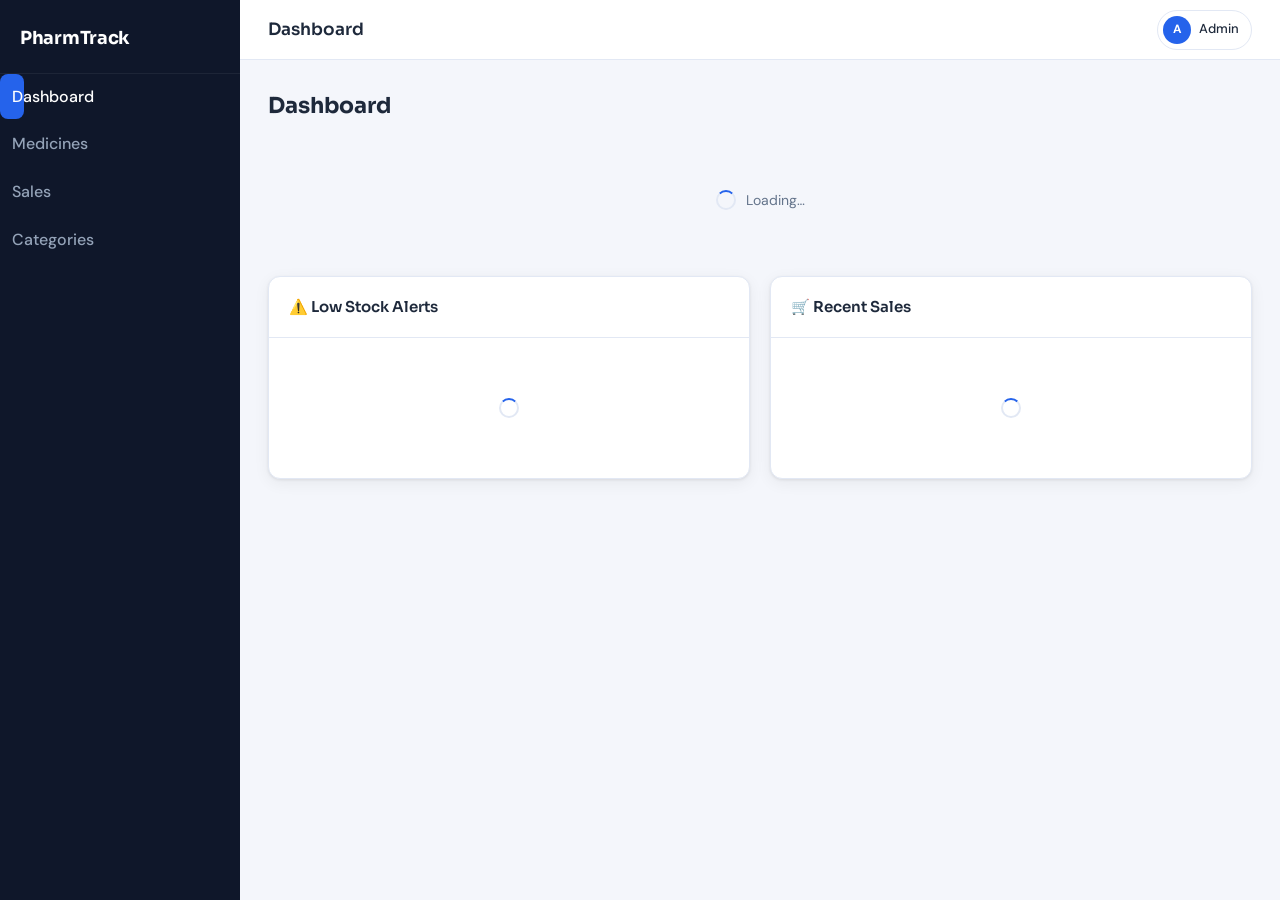
==== index.html @ ae53a02f "starting changes" ====
<!DOCTYPE html>
<html lang="en">
  <head>
    <meta charset="UTF-8">
    <meta name="viewport" content="width=device-width, initial-scale=1.0">
    <title>PharmTrack</title>
    <link href="https://fonts.googleapis.com/css2?family=DM+Sans:wght@300;400;500;600;700&family=Sora:wght@400;600;700&display=swap" rel="stylesheet">
    <link rel="stylesheet" href="style.css">
  </head>

  <body>
    <!-- Sidebar -->
    <aside class="sidebar">
      <div class="sidebar-logo">
        <h1>PharmTrack</h1>
      </div>
      <div>
        <div class="nav-item active" onclick="showPage('dashboard')">
          Dashboard
        </div>
        <div class="nav-item" onclick="showPage('medicines')">
          Medicines
          <span class="nav-badge" id="low-stock-badge" style="display:none">!</span>
        </div>
        <div class="nav-item" onclick="showPage('sales')">
          Sales
        </div>
        <div class="nav-item" onclick="showPage('categories')">
          Categories
        </div>
      </div>
    </aside>

    <div class="main">
      <div class="topbar">
        <div class="topbar-title" id="page-title">Dashboard</div>
        <div class="topbar-right">
          <div class="user-chip">
            <div class="user-avatar">A</div>
            <span class="user-name">Admin</span>
          </div>
        </div>
      </div>

      <div class="content">
        <!-- Dashboard -->
        <div class="page active" id="page-dashboard">
          <div class="page-header">
            <div class="page-header-left">
              <h2>Dashboard</h2>
            </div>
          </div>

          <div class="stats-grid" id="stats-grid">
            <div class="loading"><div class="spinner"></div> Loading…</div>
          </div>

          <div class="dash-grid">
            <div class="card">
              <div class="card-header">
                <span class="card-title">⚠️ Low Stock Alerts</span>
              </div>
              <div class="card-body" id="low-stock-list">
                <div class="loading"><div class="spinner"></div></div>
              </div>
            </div>
            <div class="card">
              <div class="card-header">
                <span class="card-title">🛒 Recent Sales</span>
              </div>
              <div class="card-body" id="recent-sales-list">
                <div class="loading"><div class="spinner"></div></div>
              </div>
            </div>
          </div>
        </div>

        <!-- Medicines -->
        <div class="page" id="page-medicines">
          <div class="page-header">
            <div class="page-header-left">
              <h2>💊 Medicines</h2>
              <p>Manage your medicine inventory</p>
            </div>
            <button class="btn btn-primary" onclick="openMedicineModal()">Add Medicine +</button>
          </div>

          <div class="card">
            <div class="card-header">
              <div class="toolbar" style="margin:0; width:100%;">
                <div class="search-box">
                  <span class="search-icon">🔍</span>
                  <input type="text" id="med-search" placeholder="Search medicines…" oninput="loadMedicines()">
                </div>
                <select class="filter-select" id="med-category-filter" onchange="loadMedicines()">
                  <option value="">All Categories</option>
                </select>
                <select class="filter-select" id="med-stock-filter" onchange="loadMedicines()">
                  <option value="">All Stock</option>
                  <option value="low">Low Stock</option>
                  <option value="out">Out of Stock</option>
                  <option value="expired">Expired</option>
                </select>
              </div>
            </div>
            <div class="table-wrapper">
              <table>
                <thead>
                  <tr>
                    <th>#</th>
                    <th>Medicine</th>
                    <th>Category</th>
                    <th>Batch</th>
                    <th>Qty</th>
                    <th>Purchase Price</th>
                    <th>Selling Price</th>
                    <th>Expiry</th>
                    <th>Status</th>
                    <th>Actions</th>
                  </tr>
                </thead>
                <tbody id="medicines-table-body">
                  <tr><td colspan="10"><div class="loading"><div class="spinner"></div> Loading…</div></td></tr>
                </tbody>
              </table>
            </div>
          </div>
        </div>

        <!-- Sales -->
        <div class="page" id="page-sales">
          <div class="page-header">
            <div class="page-header-left">
              <h2>🛒 Sales</h2>
              <p>Record and view medicine sales</p>
            </div>
            <button class="btn btn-primary" onclick="openSaleModal()">Record Sale +</button>
          </div>

          <div class="card">
            <div class="card-header">
              <div class="toolbar" style="margin:0; width:100%;">
                <label style="font-size:12px; color:var(--text-muted)">From</label>
                <input type="date" id="sales-date-from" style="width:auto;" onchange="loadSales()">
                <label style="font-size:12px; color:var(--text-muted)">To</label>
                <input type="date" id="sales-date-to" style="width:auto;" onchange="loadSales()">
                <button class="btn btn-outline btn-sm" onclick="clearSalesFilter()">Clear</button>
              </div>
            </div>
            <div class="table-wrapper">
              <table>
                <thead>
                  <tr>
                    <th>#</th>
                    <th>Medicine</th>
                    <th>Qty</th>
                    <th>Unit Price</th>
                    <th>Total</th>
                    <th>Customer</th>
                    <th>Sold By</th>
                    <th>Date</th>
                  </tr>
                </thead>
                <tbody id="sales-table-body">
                  <tr><td colspan="8"><div class="loading"><div class="spinner"></div>Loading…</div></td></tr>
                </tbody>
              </table>
            </div>
          </div>
        </div>

        <!-- Categories -->
        <div class="page" id="page-categories">
          <div class="page-header">
            <div class="page-header-left">
              <h2>🏷️ Categories</h2>
              <p>Manage medicine categories</p>
            </div>
            <button class="btn btn-primary" onclick="openCategoryModal()">Add Category +</button>
          </div>
          <div class="card">
            <div class="table-wrapper">
              <table>
                <thead>
                  <tr>
                    <th>#</th>
                    <th>Name</th>
                    <th>Description</th>
                    <th>Actions</th>
                  </tr>
                </thead>
                <tbody id="categories-table-body">
                  <tr><td colspan="4"><div class="loading"><div class="spinner"></div>Loading…</div></td></tr>
                </tbody>
              </table>
            </div>
          </div>
        </div>
      </div>
    </div>

    <!-- Modals -->
    <!-- Medicine Modal -->
    <div class="modal-overlay" id="medicine-modal">
      <div class="modal modal-lg">
        <div class="modal-header">
          <span class="modal-title" id="medicine-modal-title">Add Medicine</span>
          <button class="modal-close" onclick="closeModal('medicine-modal')">✕</button>
        </div>
        <div class="modal-body">
          <div id="medicine-form-alert"></div>
          <form id="medicine-form">
            <input type="hidden" id="med-id">
            <div class="form-grid">
              <div class="form-group">
                <label>Medicine Name *</label>
                <input type="text" id="med-name" placeholder="e.g. Amoxicillin 500mg" required>
              </div>
              <div class="form-group">
                <label>Generic Name</label>
                <input type="text" id="med-generic" placeholder="e.g. Amoxicillin">
              </div>
              <div class="form-group">
                <label>Category</label>
                <select id="med-category">
                  <option value=""> — Select Category — </option>
                </select>
              </div>
              <div class="form-group">
                <label>Batch Number</label>
                <input type="text" id="med-batch" placeholder="e.g. AMX2024A">
              </div>
              <div class="form-group">
                <label>Unit</label>
                <select id="med-unit">
                  <option value="pcs">Pieces</option>
                  <option value="tabs">Tablets</option>
                  <option value="caps">Capsules</option>
                  <option value="ml">Millilitres</option>
                  <option value="mg">Milligrams</option>
                  <option value="bottles">Bottles</option>
                  <option value="vials">Vials</option>
                  <option value="sachets">Sachets</option>
                </select>
              </div>
              <div class="form-group">
                <label>Quantity in Stock *</label>
                <input type="number" id="med-quantity" min="0" value="0" required>
              </div>
              <div class="form-group">
                <label>Low Stock Threshold</label>
                <input type="number" id="med-threshold" min="1" value="10">
              </div>
              <div class="form-group">
                <label>Purchase Price (KES)</label>
                <input type="number" id="med-purchase-price" min="0" step="0.01" value="0">
              </div>
              <div class="form-group">
                <label>Selling Price (KES)</label>
                <input type="number" id="med-selling-price" min="0" step="0.01" value="0">
              </div>
              <div class="form-group">
                <label>Expiry Date</label>
                <input type="date" id="med-expiry">
              </div>
              <div class="form-group full">
                <label>Description</label>
                <textarea id="med-description" placeholder="Optional notes about this medicine…"></textarea>
              </div>
            </div>
          </form>
        </div>
        <div class="modal-footer">
          <button class="btn btn-outline" onclick="closeModal('medicine-modal')">Cancel</button>
          <button class="btn btn-primary" onclick="saveMedicine()">Save Medicine</button>
        </div>
      </div>
    </div>

    <!-- Sale Modal -->
    <div class="modal-overlay" id="sale-modal">
      <div class="modal">
        <div class="modal-header">
          <span class="modal-title">Record New Sale</span>
          <button class="modal-close" onclick="closeModal('sale-modal')">✕</button>
        </div>
        <div class="modal-body">
          <div id="sale-form-alert"></div>
          <div class="form-grid">
            <div class="form-group full">
              <label>Medicine *</label>
              <select id="sale-medicine" onchange="fillSalePrice()">
                <option value=""> — Select Medicine — </option>
              </select>
            </div>
            <div class="form-group">
              <label>Quantity *</label>
              <input type="number" id="sale-qty" min="1" value="1">
            </div>
            <div class="form-group">
              <label>Unit Price (KES)</label>
              <input type="number" id="sale-price" min="0" step="0.01" value="0">
            </div>
            <div class="form-group">
              <label>Customer Name</label>
              <input type="text" id="sale-customer" placeholder="Optional">
            </div>
            <div class="form-group">
              <label>Sold By</label>
              <input type="text" id="sale-by" placeholder="Staff name" value="Admin">
            </div>
            <div class="form-group full">
              <div class="alert alert-info" id="sale-total-display" style="background:var(--primary-light);border-color:var(--primary);color:var(--primary-dark);">
                Total: <strong>KES 0.00</strong>
              </div>
            </div>
          </div>
        </div>
        <div class="modal-footer">
          <button class="btn btn-outline" onclick="closeModal('sale-modal')">Cancel</button>
          <button class="btn btn-success" onclick="recordSale()">Record Sale</button>
        </div>
      </div>
    </div>

    <!-- Category Modal -->
    <div class="modal-overlay" id="category-modal">
      <div class="modal" style="max-width:440px">
        <div class="modal-header">
          <span class="modal-title" id="category-modal-title">Add Category</span>
          <button class="modal-close" onclick="closeModal('category-modal')">✕</button>
        </div>
        <div class="modal-body">
          <div id="category-form-alert"></div>
          <div class="form-grid">
            <input type="hidden" id="category-id">
            <div class="form-group full">
              <label>Category Name *</label>
              <input type="text" id="category-name" placeholder="e.g. Antibiotics">
            </div>
            <div class="form-group full">
              <label>Description</label>
              <textarea id="category-desc" placeholder="Optional description…"></textarea>
            </div>
          </div>
        </div>
        <div class="modal-footer">
          <button class="btn btn-outline" onclick="closeModal('category-modal')">Cancel</button>
          <button class="btn btn-primary" onclick="saveCategory()">Save Category</button>
        </div>
      </div>
    </div>

    <!-- Delete Confirm Modal -->
    <div class="modal-overlay" id="confirm-modal">
      <div class="modal" style="max-width:380px">
        <div class="modal-header">
          <span class="modal-title">Confirm Delete</span>
          <button class="modal-close" onclick="closeModal('confirm-modal')">✕</button>
        </div>
        <div class="modal-body">
          <p id="confirm-message" style="color:var(--text-muted); font-size:14px;"></p>
          </div>
          <div class="modal-footer">
            <button class="btn btn-outline" onclick="closeModal('confirm-modal')">Cancel</button>
            <button class="btn btn-danger" id="confirm-btn">Delete</button>
          </div>
        </div>
    </div>

    <!-- Toast Container -->
    <div id="toast-container"></div>

    <script src="pharmacy.js"></script>
  </body>
</html>
---- style.css ----
:root {
    --bg: #f4f6fb;
    --surface: #ffffff;
    --surface2: #f0f4ff;
    --border: #e2e8f4;
    --primary: #2563eb;
    --primary-dark: #1d4ed8;
    --primary-light: #dbeafe;
    --accent: #06b6d4;
    --success: #10b981;
    --warning: #f59e0b;
    --danger: #ef4444;
    --danger-light: #fee2e2;
    --warning-light: #fef3c7;
    --success-light: #d1fae5;
    --text: #1e293b;
    --text-muted: #64748b;
    --text-light: #94a3b8;
    --sidebar-bg: #0f172a;
    --sidebar-text: #94a3b8;
    --sidebar-active: #2563eb;
    --shadow: 0 1px 3px rgba(0,0,0,.08), 0 4px 16px rgba(0,0,0,.06);
    --shadow-lg: 0 8px 30px rgba(0,0,0,.12);
    --radius: 12px;
    --radius-sm: 8px;
  }

  *, *::before, *::after { box-sizing: border-box; margin: 0; padding: 0; }

  body {
    font-family: 'DM Sans', sans-serif;
    background: var(--bg);
    color: var(--text);
    min-height: 100vh;
    display: flex;
    font-size: 14px;
    line-height: 1.6;
  }

 /* Sidebar */
  .sidebar {
    width: 240px;
    background: var(--sidebar-bg);
    height: 100vh;
    position: fixed;
    left: 0; top: 0;
    display: flex;
    flex-direction: column;
    z-index: 100;
    overflow-y: auto;
  }
  .sidebar-logo {
    padding: 24px 20px 20px;
    border-bottom: 1px solid rgba(255,255,255,.06);
  }
  .sidebar-logo h1 {
    font-family: 'Sora', sans-serif;
    font-size: 18px;
    font-weight: 700;
    color: #fff;
    letter-spacing: -0.3px;
  }
  .sidebar-logo span { color: var(--accent); }
  .sidebar-logo small {
    display: block;
    font-size: 11px;
    color: var(--sidebar-text);
    margin-top: 2px;
    letter-spacing: .5px;
    text-transform: uppercase;
  }
  .nav-item {
    display: flex;
    align-items: center;
    gap: 10px;
    padding: 10px 12px;
    border-radius: 8px;
    cursor: pointer;
    color: var(--sidebar-text);
    font-size: 13.5px;
    font-weight: 500;
    transition: all .18s ease;
    margin-bottom: 2px;
  }
  .nav-item:hover { background: rgba(255,255,255,.06); color: #fff; }
  .nav-item.active { background: var(--sidebar-active); color: #fff; }
  .nav-item { font-size: 16px; width: 20px; text-align: center; }

/* Main content */
  .main {
    margin-left: 240px;
    flex: 1;
    min-height: 100vh;
    display: flex;
    flex-direction: column;
  }
  .topbar {
    background: var(--surface);
    border-bottom: 1px solid var(--border);
    padding: 0 28px;
    height: 60px;
    display: flex;
    align-items: center;
    justify-content: space-between;
    position: sticky;
    top: 0;
    z-index: 50;
  }
  .topbar-title {
    font-family: 'Sora', sans-serif;
    font-size: 17px;
    font-weight: 600;
    color: var(--text);
  }
  .topbar-right { display: flex; align-items: center; gap: 12px; }
  .user-chip {
    display: flex; align-items: center; gap: 8px;
    padding: 5px 12px 5px 5px;
    border: 1px solid var(--border);
    border-radius: 20px;
    cursor: pointer;
  }
  .user-avatar {
    width: 28px; height: 28px;
    border-radius: 50%;
    background: var(--primary);
    color: #fff;
    display: flex; align-items: center; justify-content: center;
    font-size: 12px;
    font-weight: 700;
  }
  .user-name { font-size: 13px; font-weight: 500; }

  .content { padding: 28px; flex: 1; }

/* Page sections */
  .page { display: none; }
  .page.active { display: block; }

  /* Cards */
  .card {
    background: var(--surface);
    border: 1px solid var(--border);
    border-radius: var(--radius);
    box-shadow: var(--shadow);
  }
  .card-header {
    padding: 18px 20px;
    border-bottom: 1px solid var(--border);
    display: flex;
    align-items: center;
    justify-content: space-between;
  }
  .card-title {
    font-family: 'Sora', sans-serif;
    font-size: 15px;
    font-weight: 600;
  }
  .card-body { padding: 20px; }

 /* Stats grids */
  .stats-grid {
    display: grid;
    grid-template-columns: repeat(auto-fit, minmax(180px, 1fr));
    gap: 16px;
    margin-bottom: 24px;
  }
  .stat-card {
    background: var(--surface);
    border: 1px solid var(--border);
    border-radius: var(--radius);
    padding: 20px;
    box-shadow: var(--shadow);
    display: flex;
    align-items: flex-start;
    gap: 14px;
  }
  .stat-icon {
    width: 44px; height: 44px;
    border-radius: 10px;
    display: flex; align-items: center; justify-content: center;
    font-size: 20px;
    flex-shrink: 0;
  }
  .stat-icon.blue  { background: var(--primary-light); }
  .stat-icon.red   { background: var(--danger-light); }
  .stat-icon.amber { background: var(--warning-light); }
  .stat-icon.green { background: var(--success-light); }
  .stat-icon.cyan  { background: #cffafe; }
  .stat-icon.indigo { background: #e0e7ff; }
  .stat-value {
    font-family: 'Sora', sans-serif;
    font-size: 24px;
    font-weight: 700;
    line-height: 1;
    margin-bottom: 4px;
  }
  .stat-label { font-size: 12.5px; color: var(--text-muted); }

 /* Buttons */
  .btn {
    display: inline-flex; align-items: center; gap: 6px;
    padding: 8px 16px;
    border-radius: var(--radius-sm);
    font-family: 'DM Sans', sans-serif;
    font-size: 13.5px;
    font-weight: 600;
    cursor: pointer;
    border: none;
    transition: all .15s ease;
    text-decoration: none;
  }
  .btn-primary { background: var(--primary); color: #fff; }
  .btn-primary:hover { background: var(--primary-dark); }
  .btn-outline {
    background: none;
    border: 1.5px solid var(--border);
    color: var(--text);
  }
  .btn-outline:hover { border-color: var(--primary); color: var(--primary); }
  .btn-danger { background: var(--danger); color: #fff; }
  .btn-danger:hover { background: #dc2626; }
  .btn-success { background: var(--success); color: #fff; }
  .btn-sm { padding: 5px 11px; font-size: 12px; }
  .btn-xs { padding: 3px 8px; font-size: 11px; }

/* Tables */
  .table-wrapper { overflow-x: auto; }
  table { width: 100%; border-collapse: collapse; }
  thead th {
    text-align: left;
    font-size: 11px;
    font-weight: 700;
    letter-spacing: .5px;
    text-transform: uppercase;
    color: var(--text-muted);
    padding: 10px 14px;
    border-bottom: 1px solid var(--border);
    background: var(--bg);
    white-space: nowrap;
  }
  tbody td {
    padding: 11px 14px;
    border-bottom: 1px solid var(--border);
    font-size: 13.5px;
    vertical-align: middle;
  }
  tbody tr:last-child td { border-bottom: none; }
  tbody tr:hover { background: var(--surface2); }
  .actions { display: flex; gap: 6px; }

/* Bagdes */
  .badge {
    display: inline-block;
    padding: 2px 9px;
    border-radius: 20px;
    font-size: 11px;
    font-weight: 600;
  }
  .badge-success { background: var(--success-light); color: #065f46; }
  .badge-warning { background: var(--warning-light); color: #92400e; }
  .badge-danger  { background: var(--danger-light);  color: #991b1b; }
  .badge-info    { background: var(--primary-light);  color: #1e40af; }
  .badge-gray    { background: #f1f5f9;  color: #475569; }

/* Forms */
  .form-grid {
    display: grid;
    grid-template-columns: repeat(auto-fit, minmax(220px, 1fr));
    gap: 16px;
  }
  .form-group { display: flex; flex-direction: column; gap: 5px; }
  .form-group.full { grid-column: 1 / -1; }
  label { font-size: 12.5px; font-weight: 600; color: var(--text-muted); }
  input, select, textarea {
    padding: 9px 12px;
    border: 1.5px solid var(--border);
    border-radius: var(--radius-sm);
    font-family: 'DM Sans', sans-serif;
    font-size: 13.5px;
    color: var(--text);
    background: var(--surface);
    transition: border-color .15s;
    outline: none;
    width: 100%;
  }
  input:focus, select:focus, textarea:focus { border-color: var(--primary); }
  textarea { resize: vertical; min-height: 80px; }

/* Search bar */
  .toolbar {
    display: flex;
    align-items: center;
    gap: 10px;
    flex-wrap: wrap;
    margin-bottom: 16px;
  }
  .search-box {
    position: relative;
    flex: 1;
    min-width: 200px;
    max-width: 340px;
  }
  .search-box input {
    padding-left: 36px;
  }
  .search-box .search-icon {
    position: absolute;
    left: 11px;
    top: 50%;
    transform: translateY(-50%);
    color: var(--text-light);
    font-size: 15px;
    pointer-events: none;
  }

/* Modals */
  .modal-overlay {
    display: none;
    position: fixed; inset: 0;
    background: rgba(15,23,42,.55);
    z-index: 200;
    align-items: center;
    justify-content: center;
    padding: 20px;
    backdrop-filter: blur(2px);
  }
  .modal-overlay.open { display: flex; }
  .modal {
    background: var(--surface);
    border-radius: 16px;
    width: 100%;
    max-width: 640px;
    max-height: 90vh;
    overflow-y: auto;
    box-shadow: var(--shadow-lg);
    animation: slideUp .2s ease;
  }
  .modal-lg { max-width: 860px; }
  @keyframes slideUp {
    from { transform: translateY(20px); opacity: 0; }
    to   { transform: translateY(0);    opacity: 1; }
  }
  .modal-header {
    padding: 20px 24px 16px;
    border-bottom: 1px solid var(--border);
    display: flex;
    align-items: center;
    justify-content: space-between;
  }
  .modal-title {
    font-family: 'Sora', sans-serif;
    font-size: 16px;
    font-weight: 600;
  }
  .modal-close {
    width: 32px; height: 32px;
    border-radius: 8px;
    border: 1px solid var(--border);
    background: none;
    cursor: pointer;
    font-size: 16px;
    display: flex; align-items: center; justify-content: center;
    color: var(--text-muted);
    transition: all .15s;
  }
  .modal-close:hover { background: var(--danger-light); color: var(--danger); border-color: var(--danger); }
  .modal-body { padding: 24px; }
  .modal-footer {
    padding: 16px 24px;
    border-top: 1px solid var(--border);
    display: flex;
    justify-content: flex-end;
    gap: 10px;
  }

/* Alerts */
  .alert {
    padding: 12px 16px;
    border-radius: var(--radius-sm);
    font-size: 13px;
    margin-bottom: 16px;
    border-left: 3px solid;
  }
  .alert-success { background: var(--success-light); border-color: var(--success); color: #065f46; }
  .alert-danger  { background: var(--danger-light);  border-color: var(--danger);  color: #991b1b; }
  .alert-warning { background: var(--warning-light); border-color: var(--warning); color: #92400e; }

/* Toast */
  #toast-container {
    position: fixed; bottom: 24px; right: 24px;
    z-index: 9999;
    display: flex; flex-direction: column; gap: 8px;
  }
  .toast {
    padding: 12px 18px;
    border-radius: 10px;
    color: #fff;
    font-size: 13.5px;
    font-weight: 500;
    box-shadow: var(--shadow-lg);
    animation: toastIn .25s ease;
    min-width: 220px;
    display: flex; align-items: center; gap: 8px;
  }
  .toast.success { background: var(--success); }
  .toast.error   { background: var(--danger);  }
  .toast.info    { background: var(--primary); }
  @keyframes toastIn { from { transform: translateX(40px); opacity: 0; } to { transform: none; opacity: 1; } }

/* Dashboard grid */
  .dash-grid {
    display: grid;
    grid-template-columns: 1fr 1fr;
    gap: 20px;
  }
  @media (max-width: 900px) { .dash-grid { grid-template-columns: 1fr; } }

/* Empty state */
  .empty-state {
    text-align: center;
    padding: 48px 24px;
    color: var(--text-muted);
  }
  .empty-state .empty-icon { font-size: 48px; margin-bottom: 12px; }
  .empty-state p { font-size: 14px; }

/* Loading state */
  .loading {
    display: flex; align-items: center; justify-content: center;
    padding: 40px;
    color: var(--text-muted);
    gap: 10px;
  }
  .spinner {
    width: 20px; height: 20px;
    border: 2px solid var(--border);
    border-top-color: var(--primary);
    border-radius: 50%;
    animation: spin .6s linear infinite;
  }
  @keyframes spin { to { transform: rotate(360deg); } }

/* Stock indicator */
  .stock-bar {
    display: flex; align-items: center; gap: 8px;
    min-width: 80px;
  }
  .stock-fill {
    height: 5px; border-radius: 3px; flex: 1;
    background: var(--border);
    overflow: hidden;
  }
  .stock-fill-inner {
    height: 100%; border-radius: 3px;
    transition: width .3s;
  }

/* Page header */
  .page-header {
    display: flex; align-items: center; justify-content: space-between;
    margin-bottom: 24px;
    flex-wrap: wrap; gap: 12px;
  }
  .page-header-left h2 {
    font-family: 'Sora', sans-serif;
    font-size: 22px; font-weight: 700;
    margin-bottom: 2px;
  }
  .page-header-left p { color: var(--text-muted); font-size: 13px; }

  select.filter-select {
    width: auto;
    padding: 8px 12px;
    font-size: 13px;
  }

  .two-col { display: grid; grid-template-columns: 1fr 1fr; gap: 20px; }
  @media (max-width: 700px) { .two-col { grid-template-columns: 1fr; } }
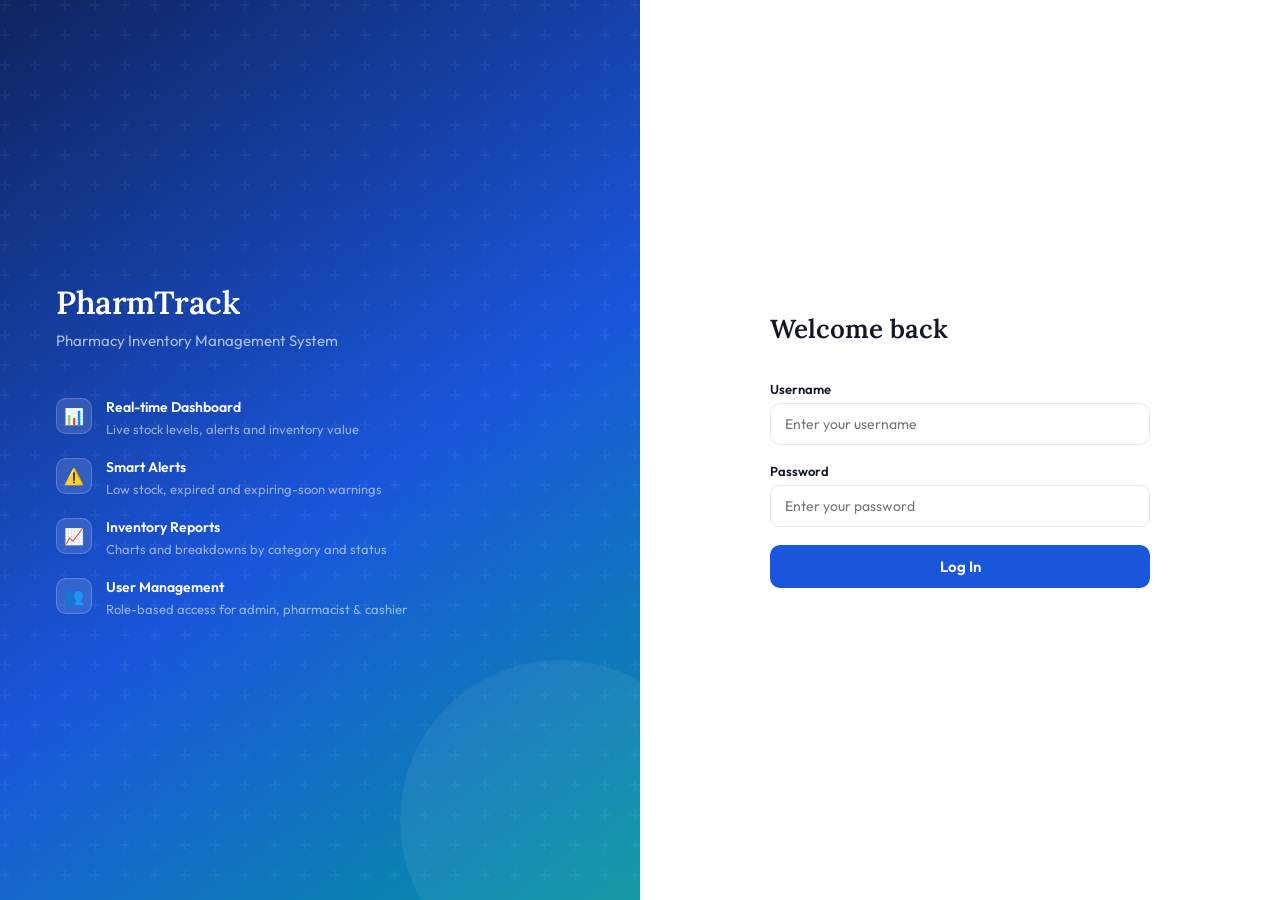
==== commit 07ad2237: "functionality and connection changes" ====
--- a/index.html
+++ b/index.html
@@ -35,9 +35,9 @@
       <div class="topbar">
         <div class="topbar-title" id="page-title">Dashboard</div>
         <div class="topbar-right">
-          <div class="user-chip">
-            <div class="user-avatar">A</div>
-            <span class="user-name">Admin</span>
+          <div class="user-chip" onclick="logout()" style="cursor:pointer;" title="Click to Logout">
+            <div class="user-avatar" id="user-avatar">?</div>
+            <span class="user-name" id="user-name">Wait...</span>
           </div>
         </div>
       </div>
--- a/style.css
+++ b/style.css
@@ -16,9 +16,10 @@
     --text: #1e293b;
     --text-muted: #64748b;
     --text-light: #94a3b8;
-    --sidebar-bg: #0f172a;
-    --sidebar-text: #94a3b8;
-    --sidebar-active: #2563eb;
+    --sidebar-bg: #1a1c23;
+    --sidebar-text: #9e9e9e;
+    --sidebar-active: #007bff;
+    --badge-bg: #e53e3e;
     --shadow: 0 1px 3px rgba(0,0,0,.08), 0 4px 16px rgba(0,0,0,.06);
     --shadow-lg: 0 8px 30px rgba(0,0,0,.12);
     --radius: 12px;
@@ -42,12 +43,8 @@
     width: 240px;
     background: var(--sidebar-bg);
     height: 100vh;
+    padding: 20px 15px;
     position: fixed;
-    left: 0; top: 0;
-    display: flex;
-    flex-direction: column;
-    z-index: 100;
-    overflow-y: auto;
   }
   .sidebar-logo {
     padding: 24px 20px 20px;
@@ -72,20 +69,37 @@
   .nav-item {
     display: flex;
     align-items: center;
+    justify-content: space-between; /* Space for the badge */
     gap: 10px;
     padding: 10px 12px;
     border-radius: 8px;
     cursor: pointer;
     color: var(--sidebar-text);
-    font-size: 13.5px;
+    font-size: 14px;
     font-weight: 500;
     transition: all .18s ease;
-    margin-bottom: 2px;
-  }
-  .nav-item:hover { background: rgba(255,255,255,.06); color: #fff; }
-  .nav-item.active { background: var(--sidebar-active); color: #fff; }
-  .nav-item { font-size: 16px; width: 20px; text-align: center; }
-
+    margin-bottom: 5px;
+  }
+  
+  .nav-item:hover { 
+    background: rgba(255,255,255,.06); 
+    color: #fff; 
+  }
+  
+  .nav-item.active { 
+    background: var(--sidebar-active); 
+    color: #fff; 
+  }
+  
+  .nav-badge {
+    background: var(--badge-bg);
+    color: white;
+    font-size: 10px;
+    padding: 2px 6px;
+    border-radius: 10px;
+    font-weight: bold;
+  }
+  
 /* Main content */
   .main {
     margin-left: 240px;
